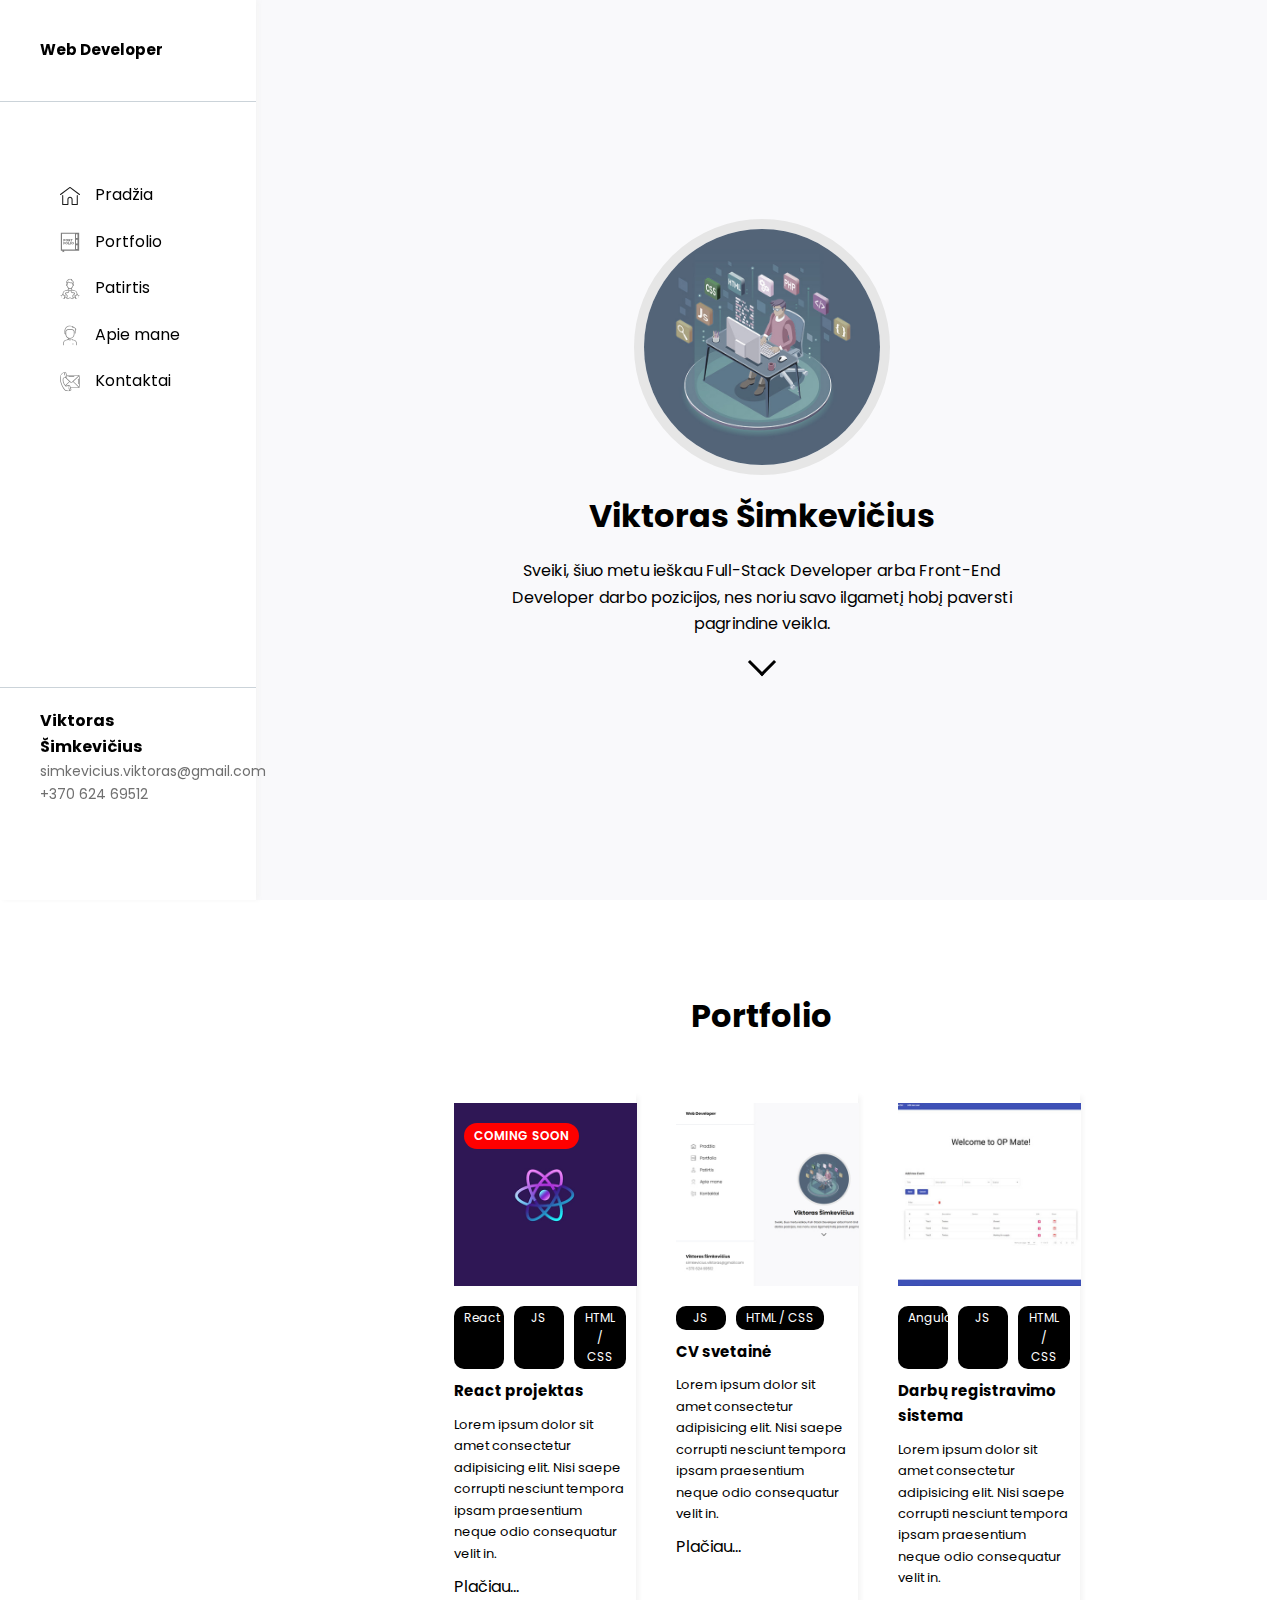
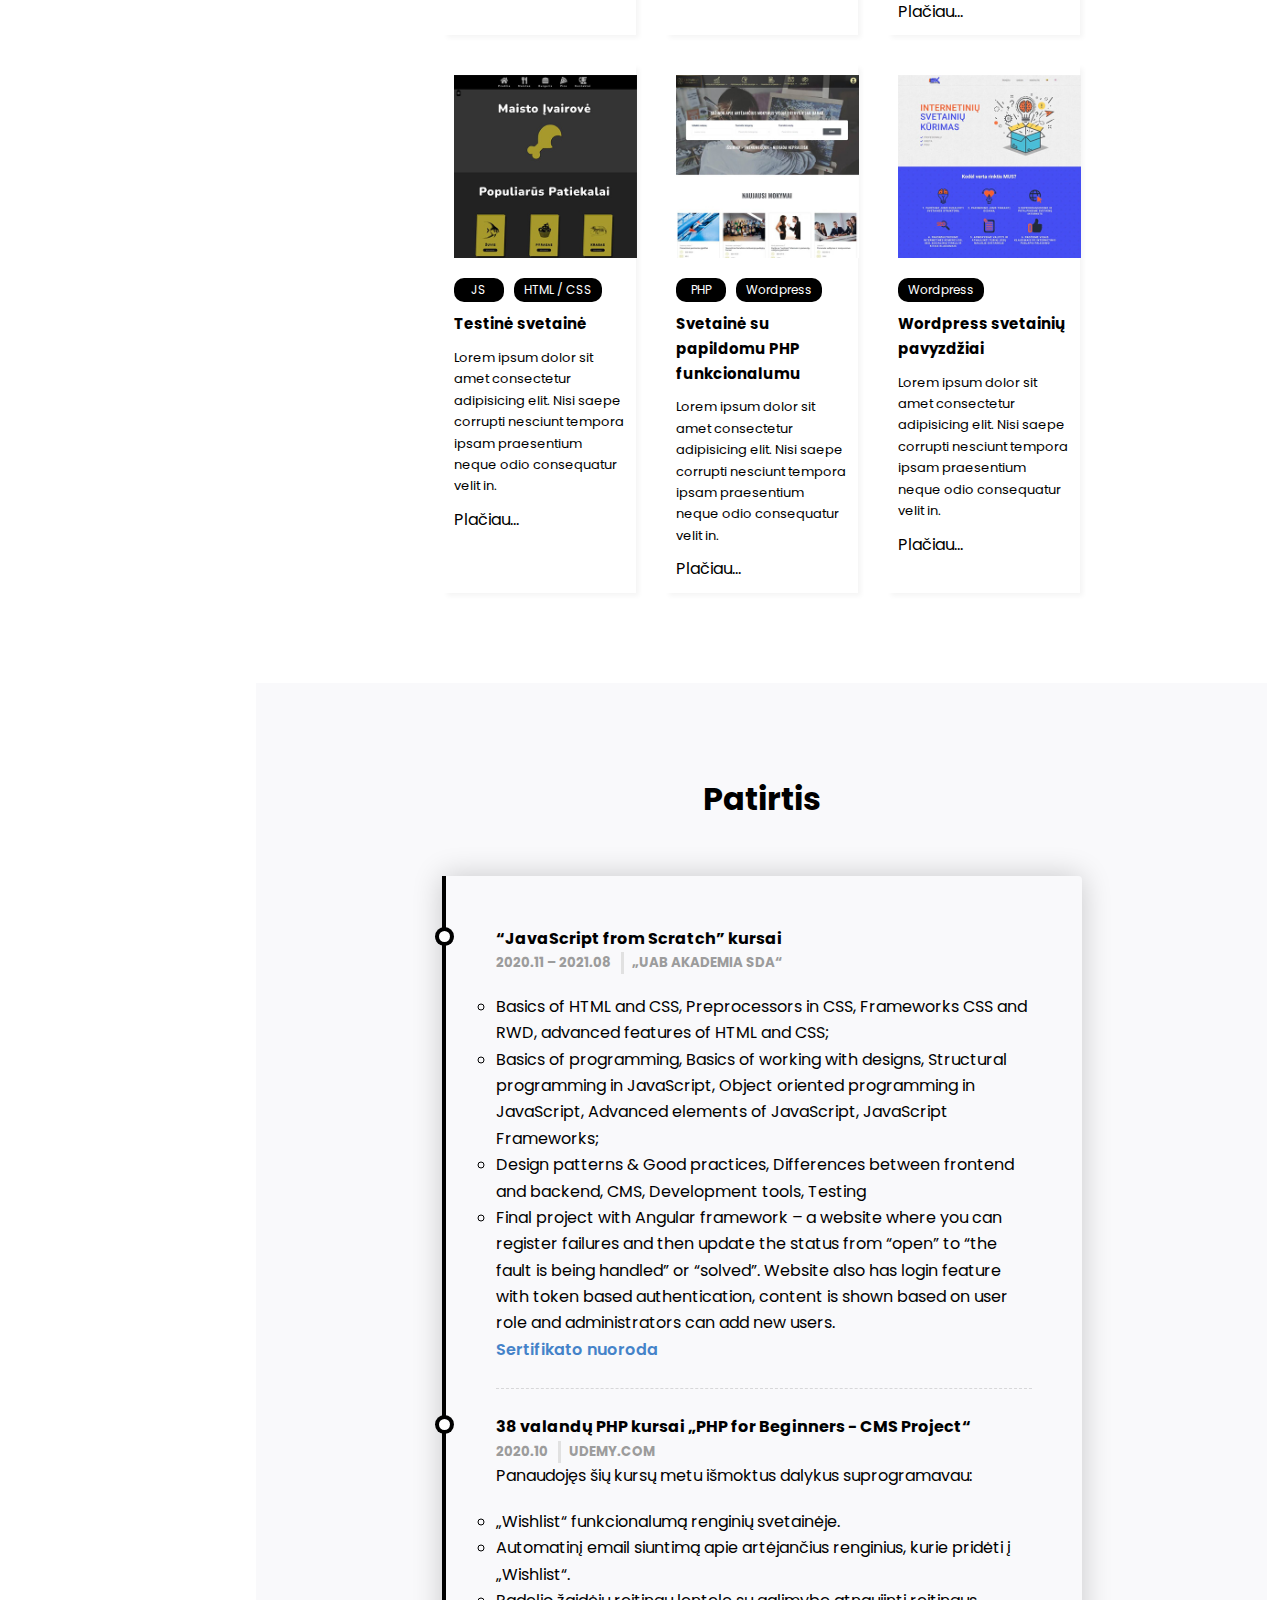
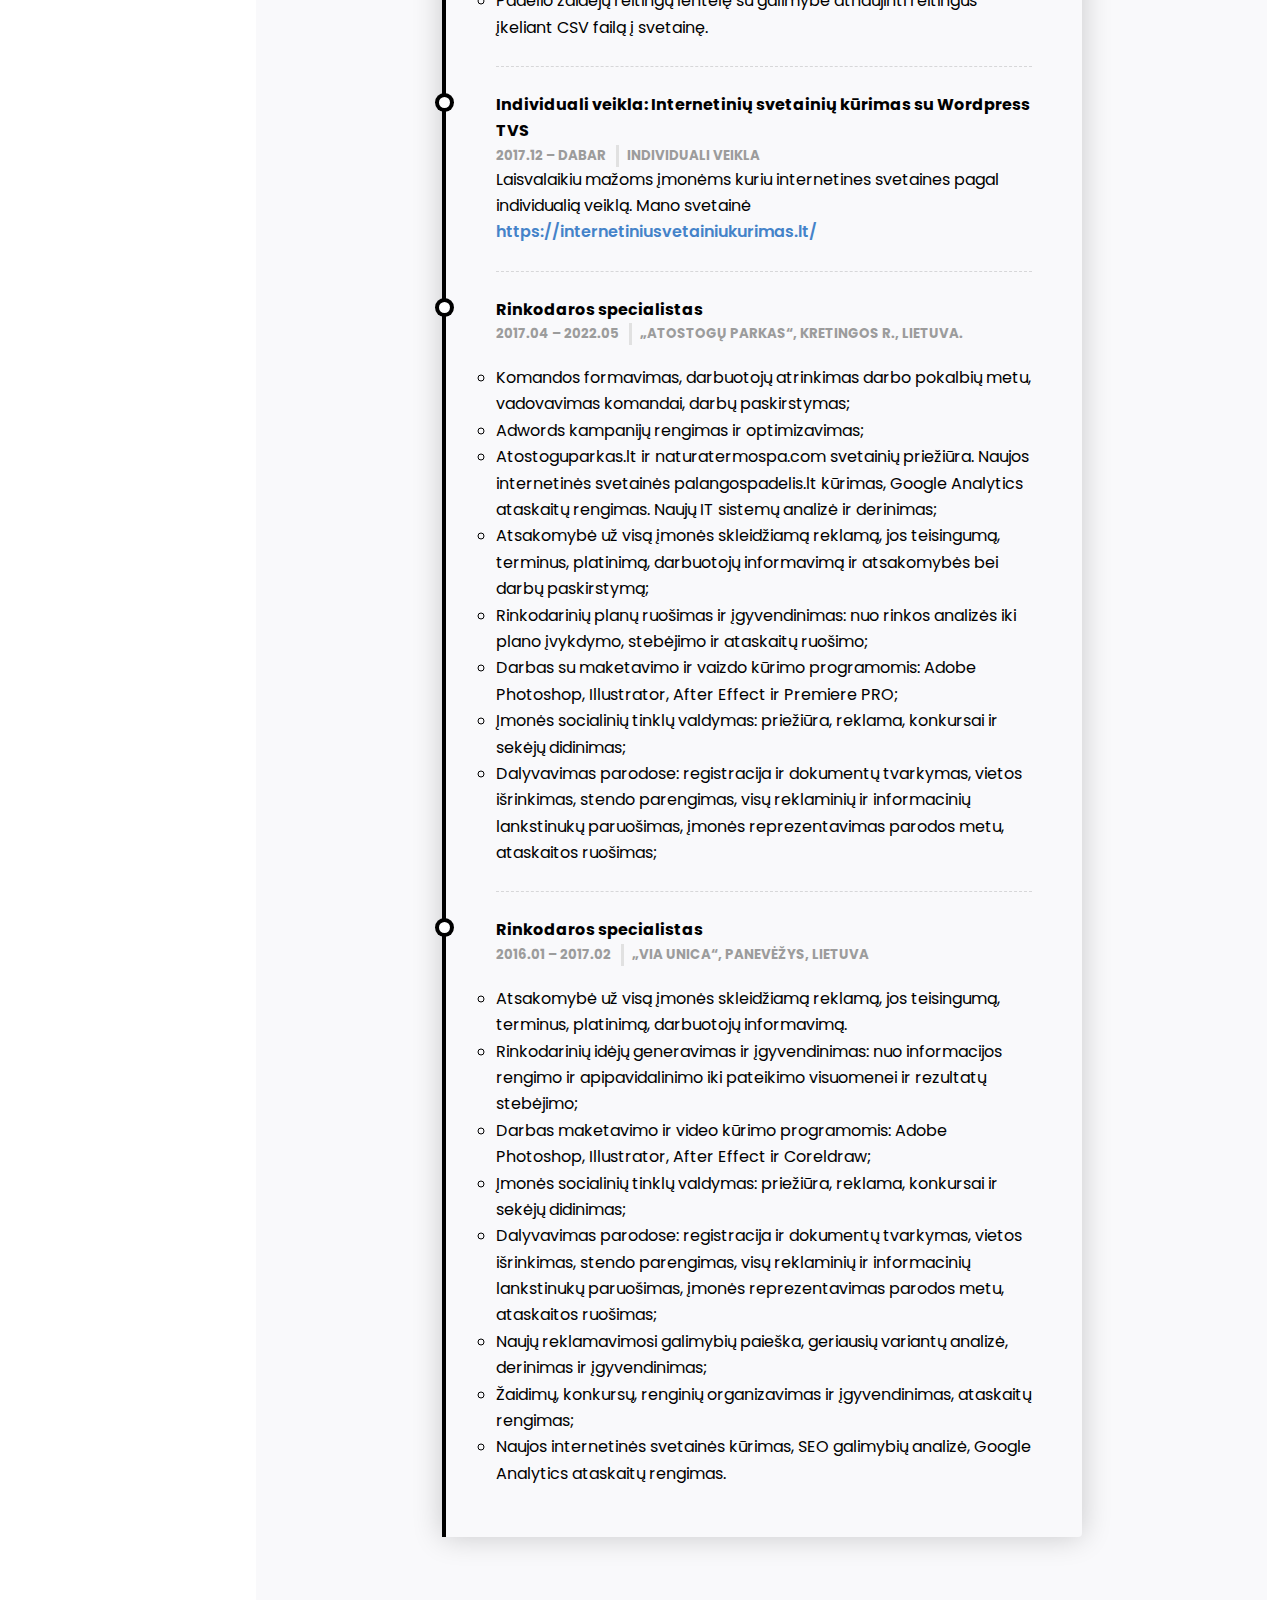
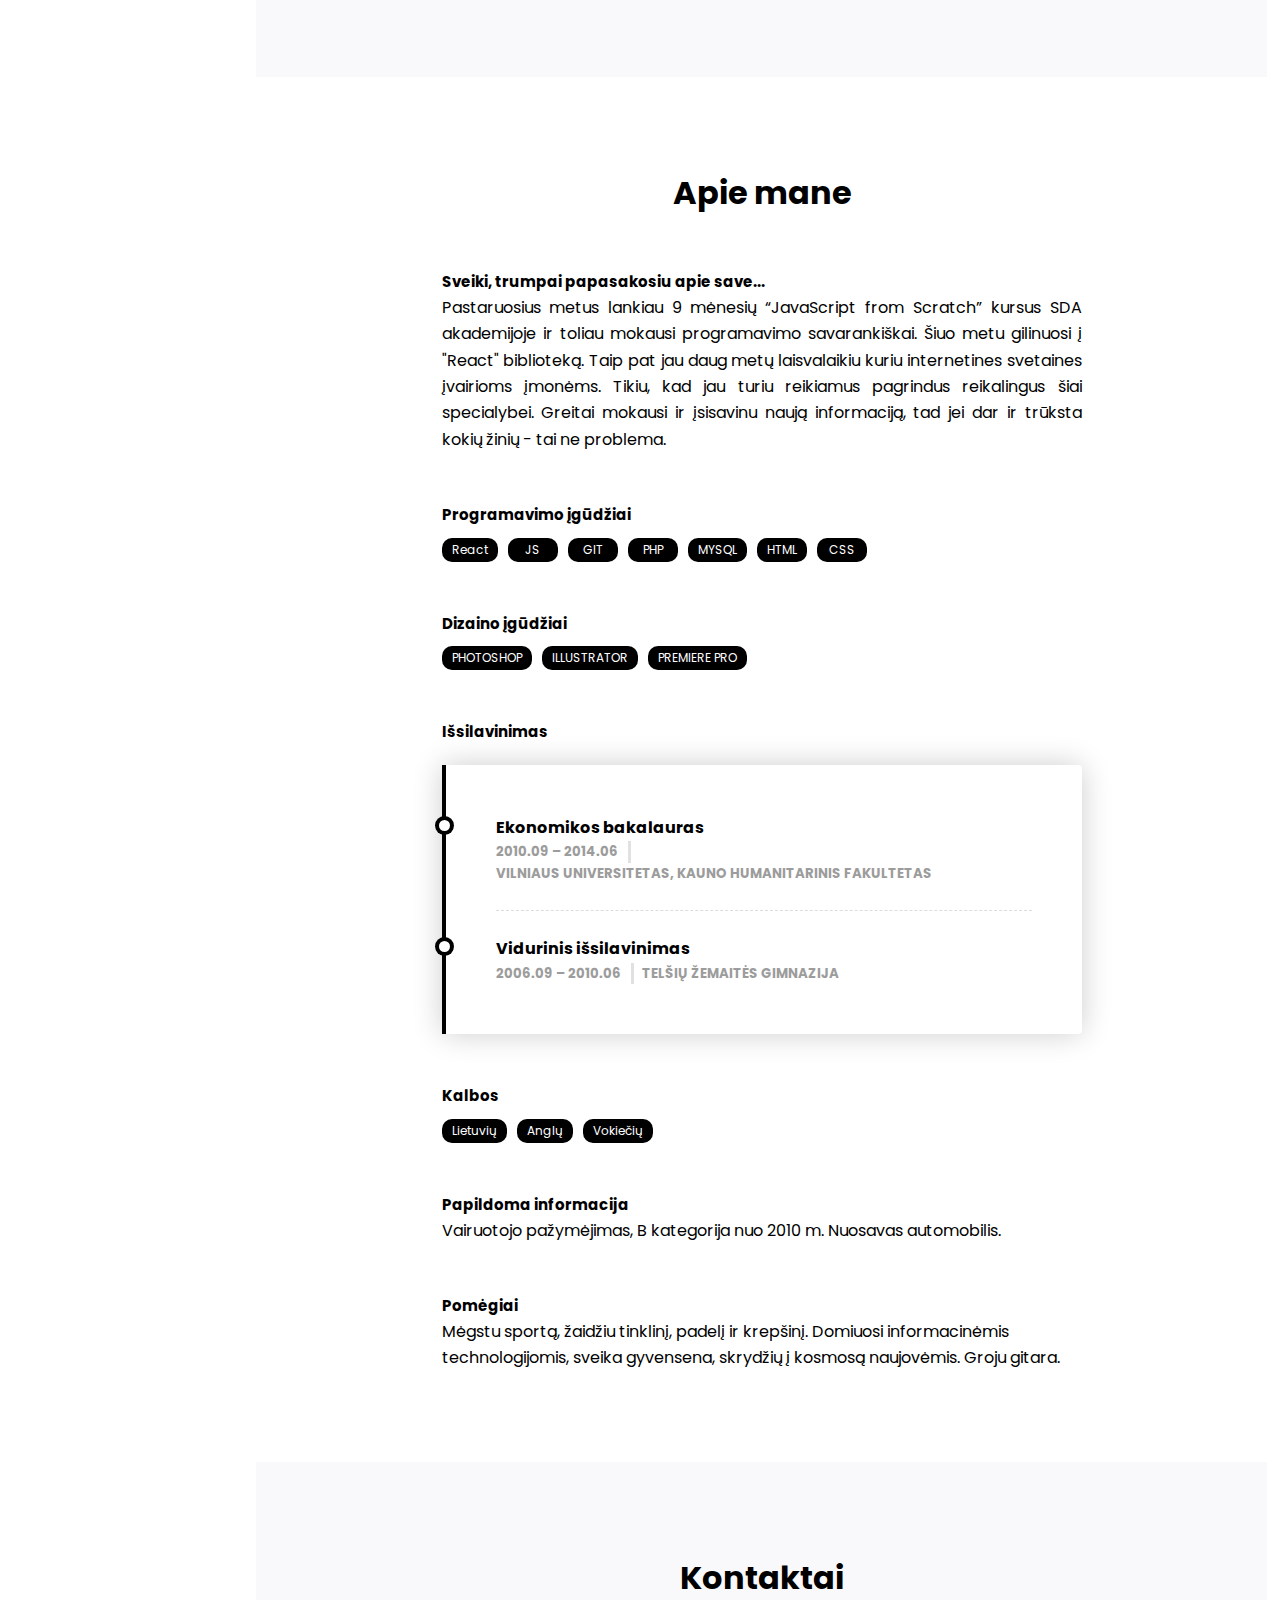
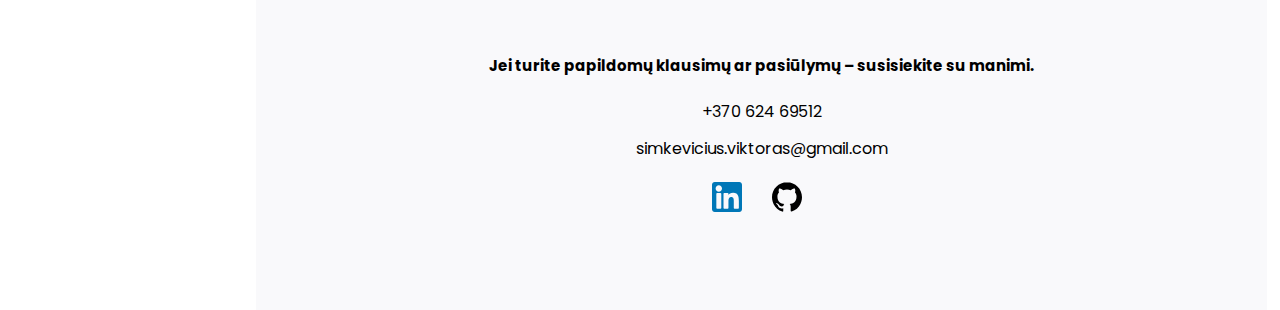
==== index.html @ 86214707 "first commit" ====
<!DOCTYPE html>
<html lang="en">
<head>
    <meta charset="UTF-8">
    <meta http-equiv="X-UA-Compatible" content="IE=edge">
    <meta name="viewport" content="width=device-width, initial-scale=1.0">
    <title>Viktoras Šimkevičius</title>
    <link rel="stylesheet" href="style.css">
    <script src="script.js"></script>
</head>
<body>
    <nav>
        <div class="nav-top">
            <h3>Web Developer</h3>
        </div>
        <div class="meniu-container">
            <ul class="meniu">
                <a onclick="page0()" href="#home"><img class="svg" src="img/svg/home.svg" alt="" /><li>Pradžia</li></a>
                <a onclick="page0()" href="#portfolio"><img class="svg" src="img/svg/portfolio.svg" alt="" /><li>Portfolio</li></a>
                <a onclick="page0()" href="#experience"><img class="svg" src="img/svg/experience.svg" alt="" /><li>Patirtis</li></a>
                <a onclick="page0()" href="#about"><img class="svg" src="img/svg/human.svg" alt="" /><li>Apie mane</li></a>
                <a onclick="page0()" href="#contact"><img class="svg custom" src="img/svg/contact.svg" alt="" /><li>Kontaktai</li></a>
            </ul>
        </div>
        <div class="nav-bottom">
            <p><b>Viktoras Šimkevičius</b></p>
            <a href="mailto:simkevicius.viktoras@gmail.com">
                <p class="nav-contacts">simkevicius.viktoras@gmail.com</p>
            </a>
            <a href="tel:+37062469512">
                <p class="nav-contacts">+370 624 69512</p>
            </a>
            
        </div>
    </nav>
    <div class="nav-spacer"></div>
    <div class="content" id="content">
       
    </div>
</body>
</html>
---- style.css ----
@import url('https://fonts.googleapis.com/css2?family=Inter:wght@300;400;500;600;700;800;900&family=Poppins:wght@100;200;300;400;500;600;700;800;900&display=swap');

html{scroll-behavior:smooth}

* {
    -webkit-box-sizing: border-box;
    box-sizing: border-box;
    padding: 0;
    margin: 0;
    list-style: none ;
    outline: none ;
}
 
*:after,
*:before {
    -webkit-box-sizing: border-box;
    box-sizing: border-box;
}
 
h1,
h2,
h3,
h4,
h5,
h6 {
    margin: 0;
    padding: 0;
}
 
i,
em {
    font-style: normal;
}
 
a:hover {
    text-decoration: none;
}
 
html,
 
 
body {
    font-family: "Poppins", sans-serif;
    font-size: 16px;
    line-height: 1.65;
    -webkit-font-smoothing: antialiased;
    -moz-osx-font-smoothing: grayscale;.
    
}
 
h1,
h2,
h3,
h4,
h5,
h6 {
    font-family: "Poppins", serif;
    -webkit-font-smoothing: antialiased;
    -moz-osx-font-smoothing: grayscale;
}
 
span {
    display: inline-block;
}
 
p {
    line-height: 1.65;
}
 
a,
a:hover,
a:focus {
    color: inherit;
}
 
a {
    text-decoration: none;
    color: black;
    outline: none;
}

h3 {
    font-size: 15px;
}

/*-----------------------General START-----------------------*/

.link {
    color: rgb(69, 131, 201);
    font-weight: 600;
}

.link:hover {
    color: rgb(55, 103, 158);
}

.justify {
    text-align: justify;
}

.spacer {
    padding-top: 50px;
}

.mt20 {
    margin-top: 20px!important;
}

.mt10 {
    margin-top: 10px!important;
}
/*-----------------------General END-----------------------*/

/*-----------------------Main layout START-----------------------*/

body {
    display: flex;
    /* width: 100%; */
}

nav {
    height: 100vh;
    display: flex;
    flex-direction: column;
    justify-content: space-between;
    box-shadow: 3px 0 5px #f5f5f5;
    width: 20vw;
    position: fixed;
}

.nav-spacer {
    height: 100vh;
    width: 20vw;
}

.content {
    /* flex-grow: 10; sa*/
    width: 79vw;
}

/*-----------------------Main layout END-----------------------*/

/*-----------------------Nav side bar START-----------------------*/



.nav-top {
    flex-grow: 1;
    padding: 20px 40px;
    display: flex;
    align-items: center;
}

.meniu-container {
    border-bottom: 1px solid #cbd3d9;
    border-top: 1px solid #cbd3d9;
    flex-grow: 7;
    padding: 20px 40px;
}

.nav-bottom {
    flex-grow: 2;
    padding: 20px 40px;
}

.meniu {
    padding-top: 5vh;
    /* padding-left: 30px; */
}

.meniu > a  {
    display: flex;
    padding: 5px 10px 5px 20px;
    margin: 10px 0;
    color: black;
}

.meniu > a:hover {
    background-color: #f0f0f0;
   }

.meniu > a > li:target {
background-color: #f0f0f0;
}

.svg {
    padding-right: 15px;
    margin-bottom: -1px;
}

.nav-contacts {
    font-size: 14px;
    color: #707070;
}


    

/*-----------------------Nav side bar END-----------------------*/

/*-----------------------Home START-----------------------*/

.home {
    display: flex;
    flex-direction: column;
    align-items: center;
    flex-grow: 8;
    height: 100vh;
    justify-content: center;
    gap: 15px;
    background-color: #f9f9fb;
}

.home-img {
    width: 20vw;
    border-radius: 100%;
    border: #e6e6e6 solid 10px;

}

.arrow {
    border: solid black;
    border-width: 0 3px 3px 0;
    display: inline-block;
    padding: 3px;
    width: 20px;
    height: 20px;
  }

  .down {
    transform: rotate(45deg);
    -webkit-transform: rotate(45deg);
  }

  .left {
    transform: rotate(135deg);
    -webkit-transform: rotate(135deg);
  }

/*-----------------------Home END-----------------------*/

/*-----------------------Portfolio START-----------------------*/

.portfolio {
    
    display: flex;
    flex-direction: column;
    align-items: center;
    padding: 10vh 7vw;
    gap: 50px;
}

.portfolio-items-container {
    display: grid;
    grid-template-columns: repeat(3, 15vw);
    grid-gap: 30px;
    grid-template-rows: minmax(500px, auto);
}

.portfolio-item {
    box-shadow: 3px 3px 5px #f5f5f5;
    padding: 10px;
    display: flex;
    flex-direction: column;
    gap: 10px;
    position: relative;
    height: 100%;
}

.portfolio-item:hover {
    box-shadow: 5px 5px 7px #e7e7e7;
    cursor: pointer; 
}

.portfolio-img{
    width: 14.3vw;
}

.tags {
    display: flex;
    gap: 10px;
    padding-top: 10px;
}

.tag {
    background-color: black;
    color: white;
    min-width: 50px;
    text-align: center;
    font-size: 12px;
    border-radius: 10px;
    padding: 2px 10px;
}

.portfolio-short-description {
    font-size: 13px;
}

.button {
    /* border: 1px rgba(219, 219, 219, 0.336) solid; */
    box-shadow: 3px 3px 5px #f5f5f5;
    width: 100px;
    text-align: center;
}

.coming-soon {
    background-color: red;
    padding: 3px 10px;
    font-size: 12px;
    color: white;
    position: absolute;
    top: 30px;
    left: 20px;
    border-radius: 40px;
    text-align: center;
    text-transform: uppercase;
    font-weight: 600;
}

/*-----------------------Portfolio END-----------------------*/

/*-----------------------Patirtis / Experience START-----------------------*/

.experience {
    background-color: #f9f9fb;
    width: 79vw;
    display: flex;
    flex-direction: column;
    align-items: center;
    padding: 10vh 7vw;
    gap: 50px;
}

.timeline {
    border-left: 4px solid black;
    -webkit-border-bottom-right-radius: 4px;
    border-bottom-right-radius: 4px;
    -webkit-border-top-right-radius: 4px;
    border-top-right-radius: 4px;
    background: rgba(255, 255, 255, 0.03);
    position: relative;
    padding: 50px;
    /* list-style: none; */
    text-align: left;
    max-width: 100%;
    margin: 0 auto 50px auto;
    -webkit-box-shadow: 0 0 30px rgba(0, 0, 0, 0.2);
    box-shadow: 0 0 30px rgba(0, 0, 0, 0.2);
    width: 50vw;
}

.event {
    border-bottom: 1px dashed rgba(85, 85, 85, 0.205);
    padding-bottom: 25px;
    margin-bottom: 25px;
    position: relative;
}

.event:after {
    -webkit-box-shadow: 0 0 0 4px black;
    box-shadow: 0 0 0 4px black;
    left: -57px;
    background: white;
    -webkit-border-radius: 50%;
    border-radius: 50%;
    height: 11px;
    width: 11px;
    content: "";
    top: 5px;
    position: absolute;
    display: block;
    
}

.event:last-of-type {
    padding-bottom: 0;
    margin-bottom: 0;
    border: none;
}

.date {
    margin-right: 5px;
    padding-right: 10px;
    border-right: 3px solid #e1e1e1;
    color: rgb(156, 156, 156);
    text-transform: uppercase;
}

.company {
    margin-right: 5px;
    padding-right: 10px;
    color: rgb(156, 156, 156);
    text-transform: uppercase;
}

.experience  .listas {
    padding-top: 20px;
    list-style: inside!important;
}

.experience  .listas > li {
   list-style: circle!important;
}

/*-----------------------Patirtis / Experience END-----------------------*/

/*-----------------------About me START-----------------------*/

.about {
    width: 79vw;
    display: flex;
    flex-direction: column;
    align-items: center;
    padding: 10vh 7vw;
    gap: 50px;
}

.about-info {
    width: 50vw;
}

/*-----------------------About me END-----------------------*/

/*-----------------------Contacts START-----------------------*/

.contacts {
    width: 79vw;
    display: flex;
    flex-direction: column;
    align-items: center;
    padding: 10vh 7vw;
    gap: 50px;
    background-color: #f9f9fb;
}

.contact-line {
    display: flex;
    justify-content: center;
    align-items: center;
    gap: 20px;
}

.contact-svg {
    width: 30px;
    margin-right: 10px;
}

/*-----------------------Contacts END-----------------------*/

/*-----------------------Project page START-----------------------*/

.project-container {
    display: flex;
    width: 79vw;
    padding: 10vh 7vw;
    gap: 50px;
}

.project-info {
    width: 50%;
}

.project-photo {
    width: 50%;
    display: flex;
    justify-content: center;
}

.project-img{
  width: 400px;
}

.back-button{
    display: flex;
    align-items: center;
    cursor: pointer;
}

.github-link {
    display: flex;
    align-items: center;
}
/*-----------------------Project page END-----------------------*/
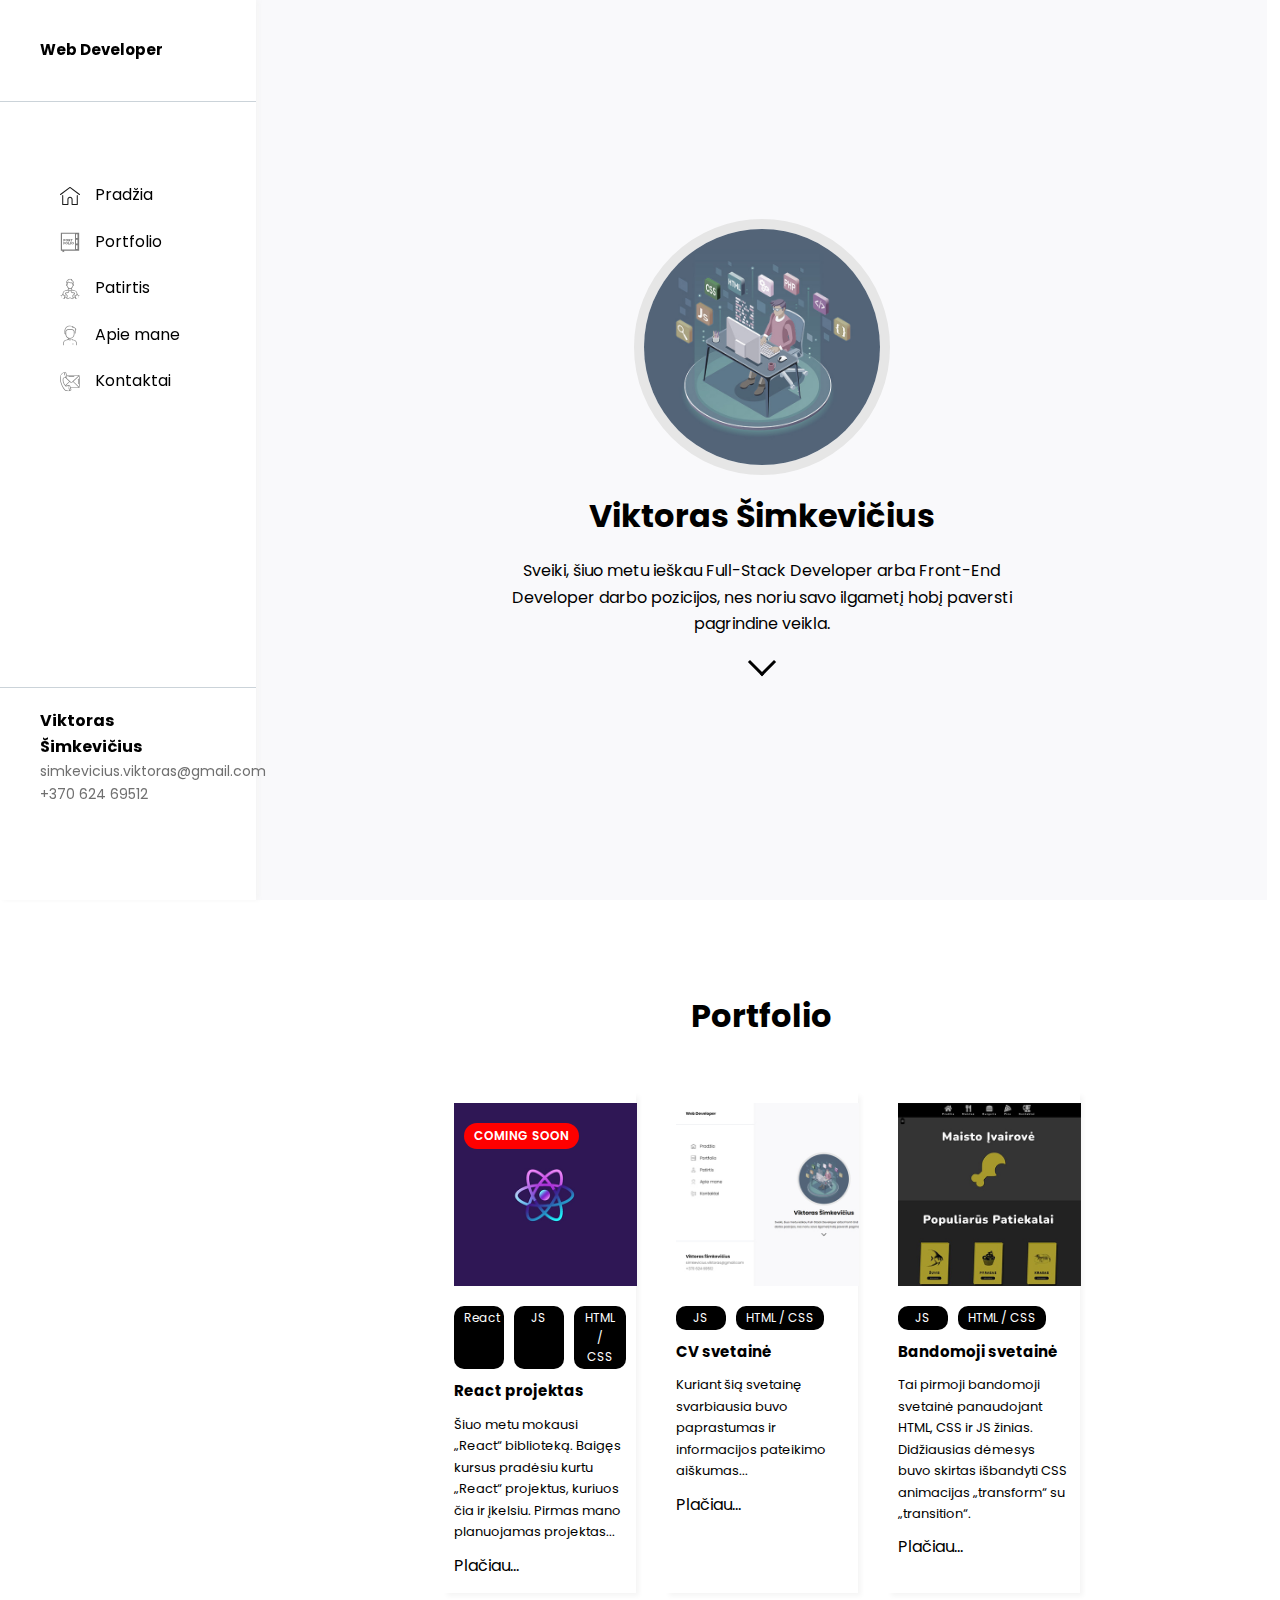
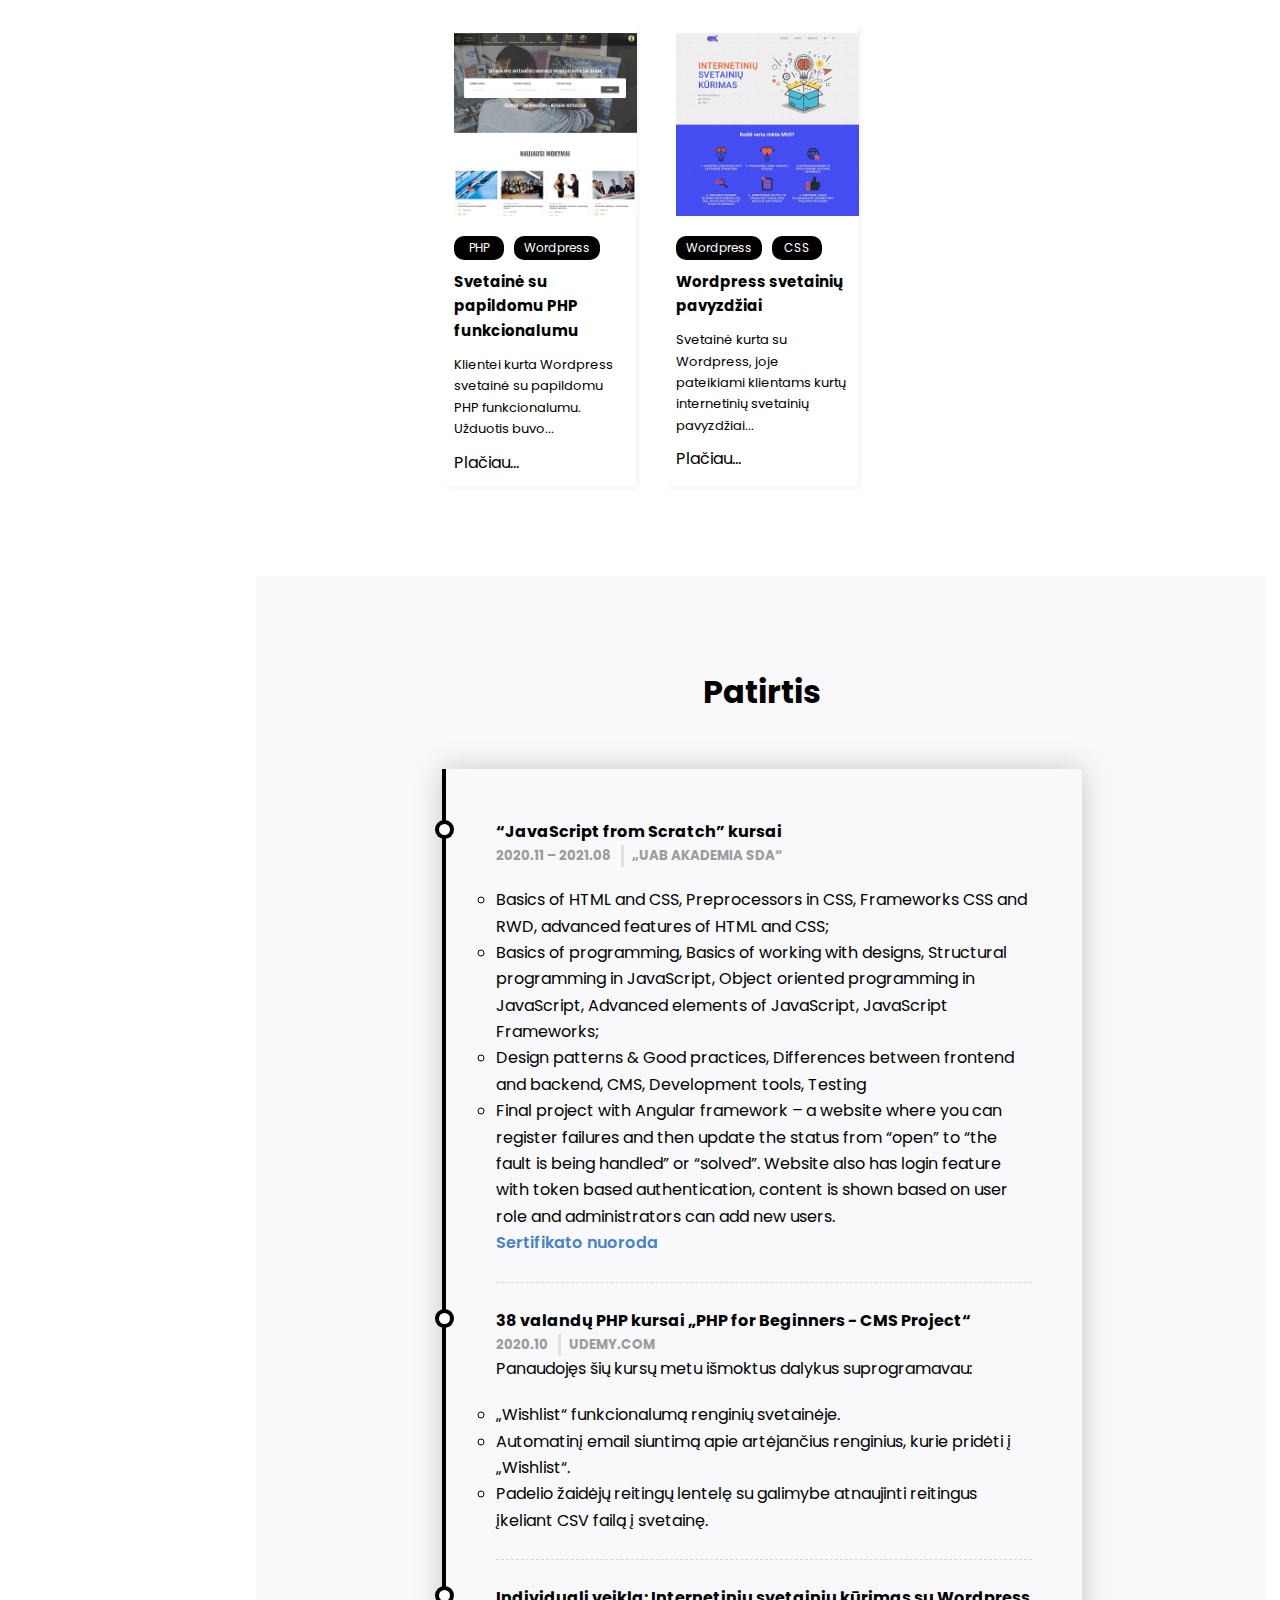
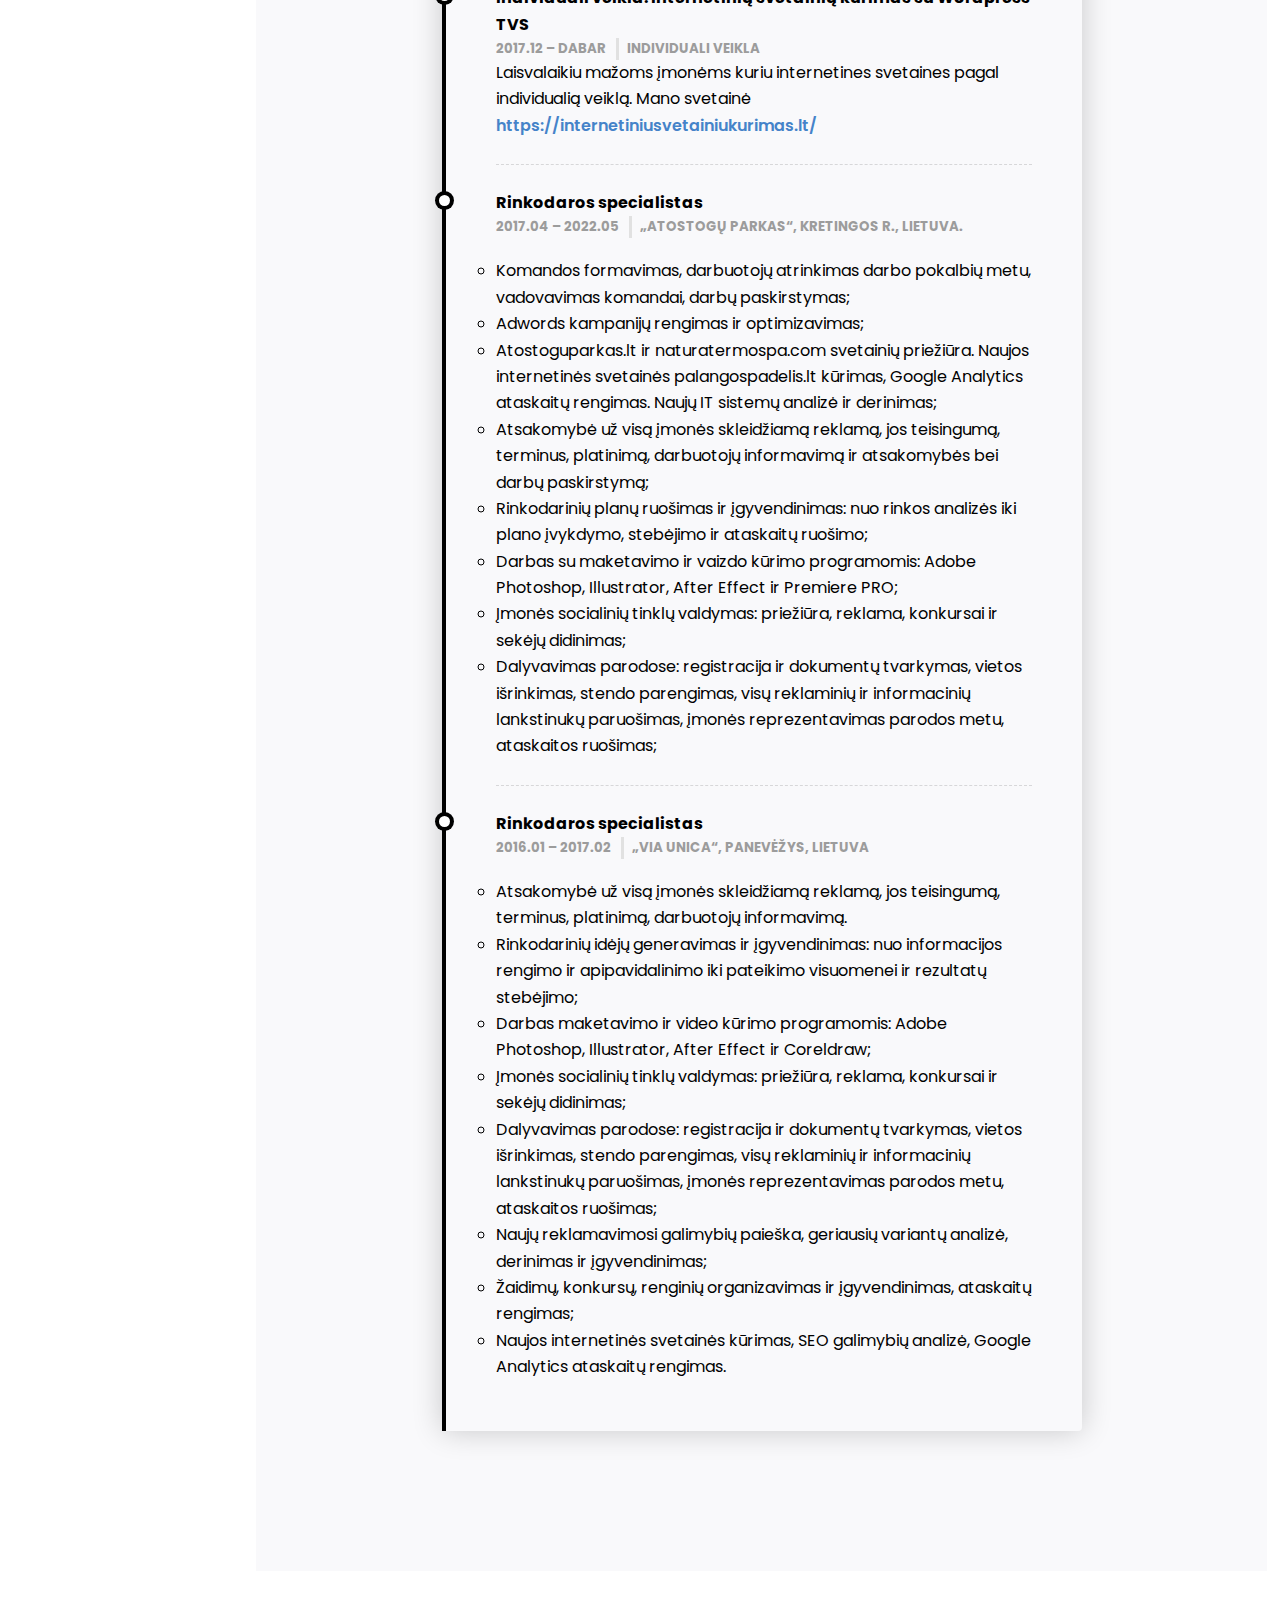
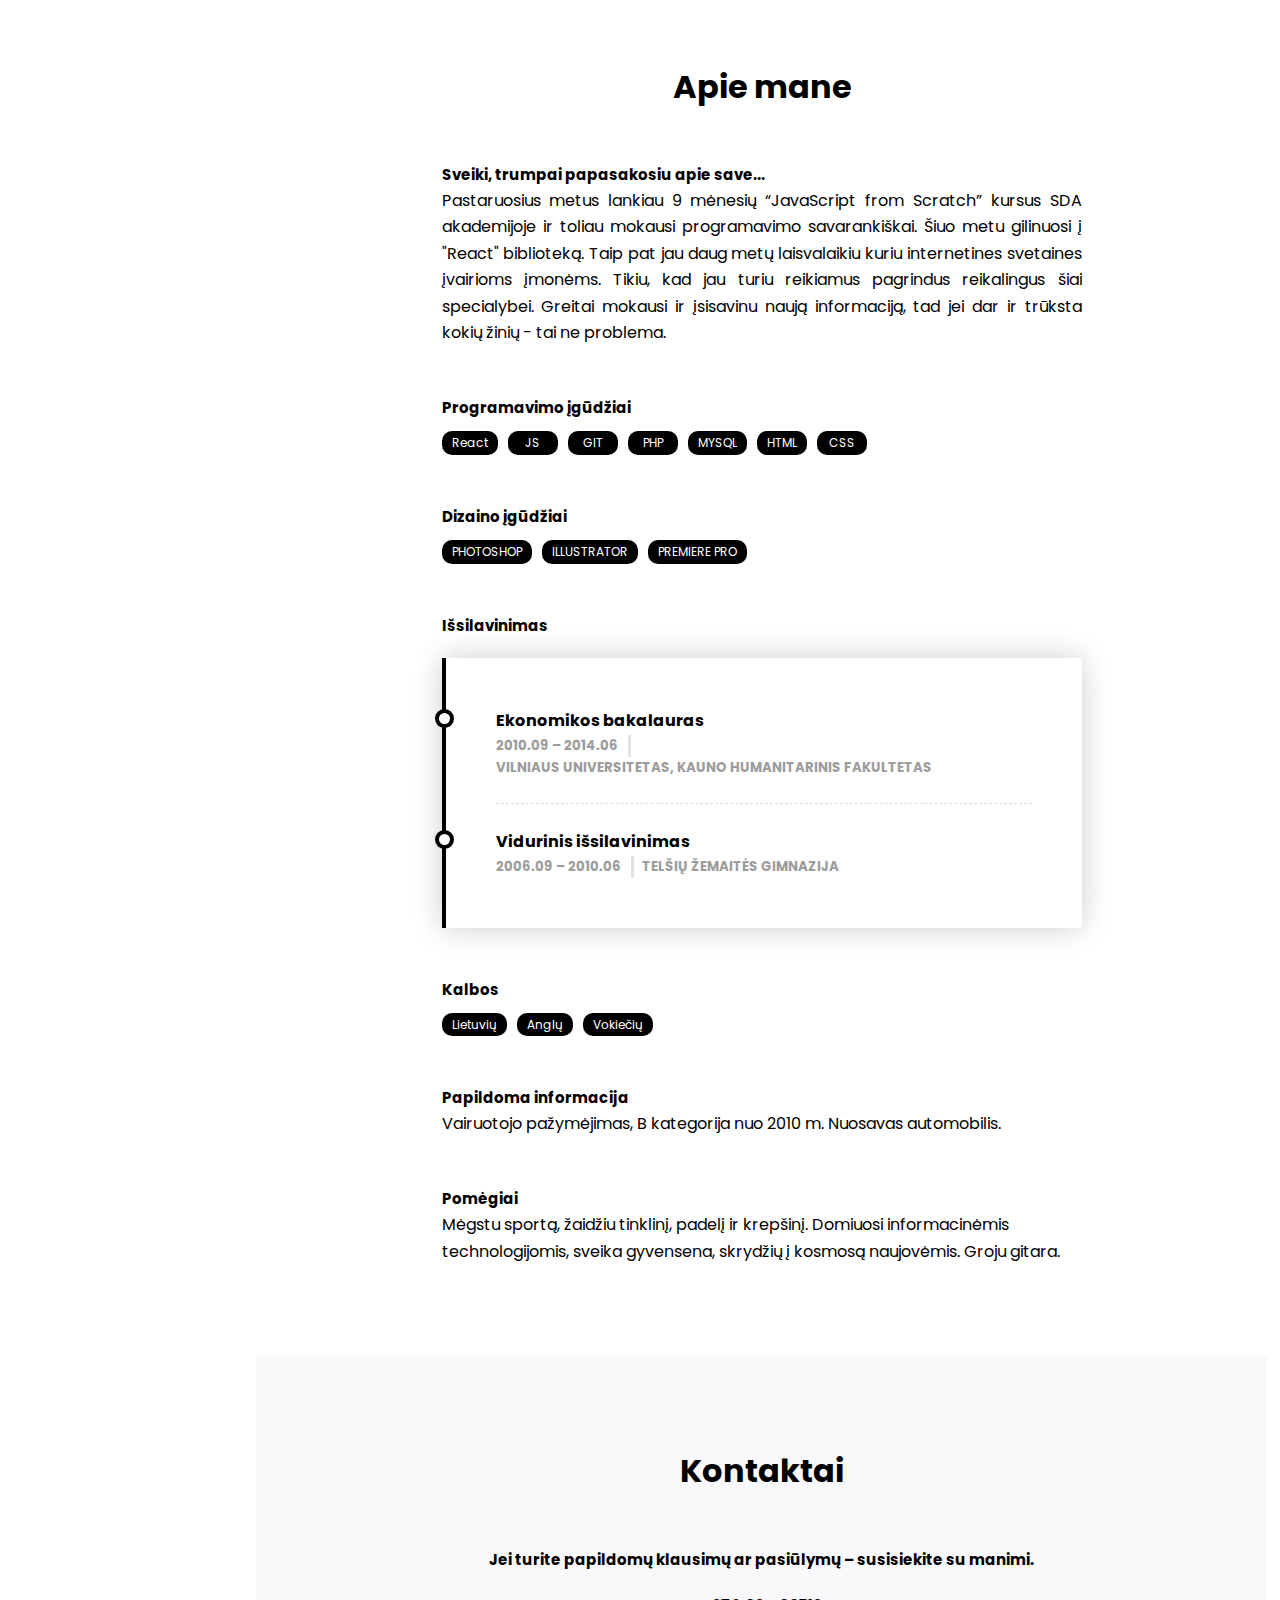
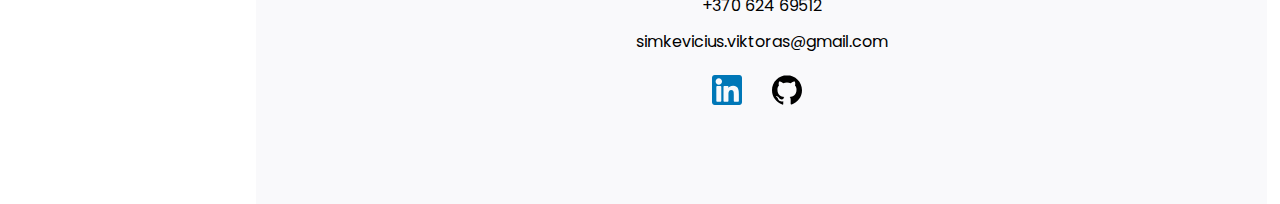
==== commit 782e5b3e: "update" ====
--- a/index.html
+++ b/index.html
@@ -7,6 +7,7 @@
     <title>Viktoras Šimkevičius</title>
     <link rel="stylesheet" href="style.css">
     <script src="script.js"></script>
+    <link rel="icon" type="image/x-icon" href="/img/favi2.png">
 </head>
 <body>
     <nav>
--- a/style.css
+++ b/style.css
@@ -265,6 +265,7 @@
     gap: 10px;
     position: relative;
     height: 100%;
+    justify-content: flex-start;
 }
 
 .portfolio-item:hover {
@@ -315,6 +316,12 @@
     text-align: center;
     text-transform: uppercase;
     font-weight: 600;
+}
+
+.portfolio-more {
+    display: flex;
+    align-items: flex-end;
+    /* height: 100px; */
 }
 
 /*-----------------------Portfolio END-----------------------*/
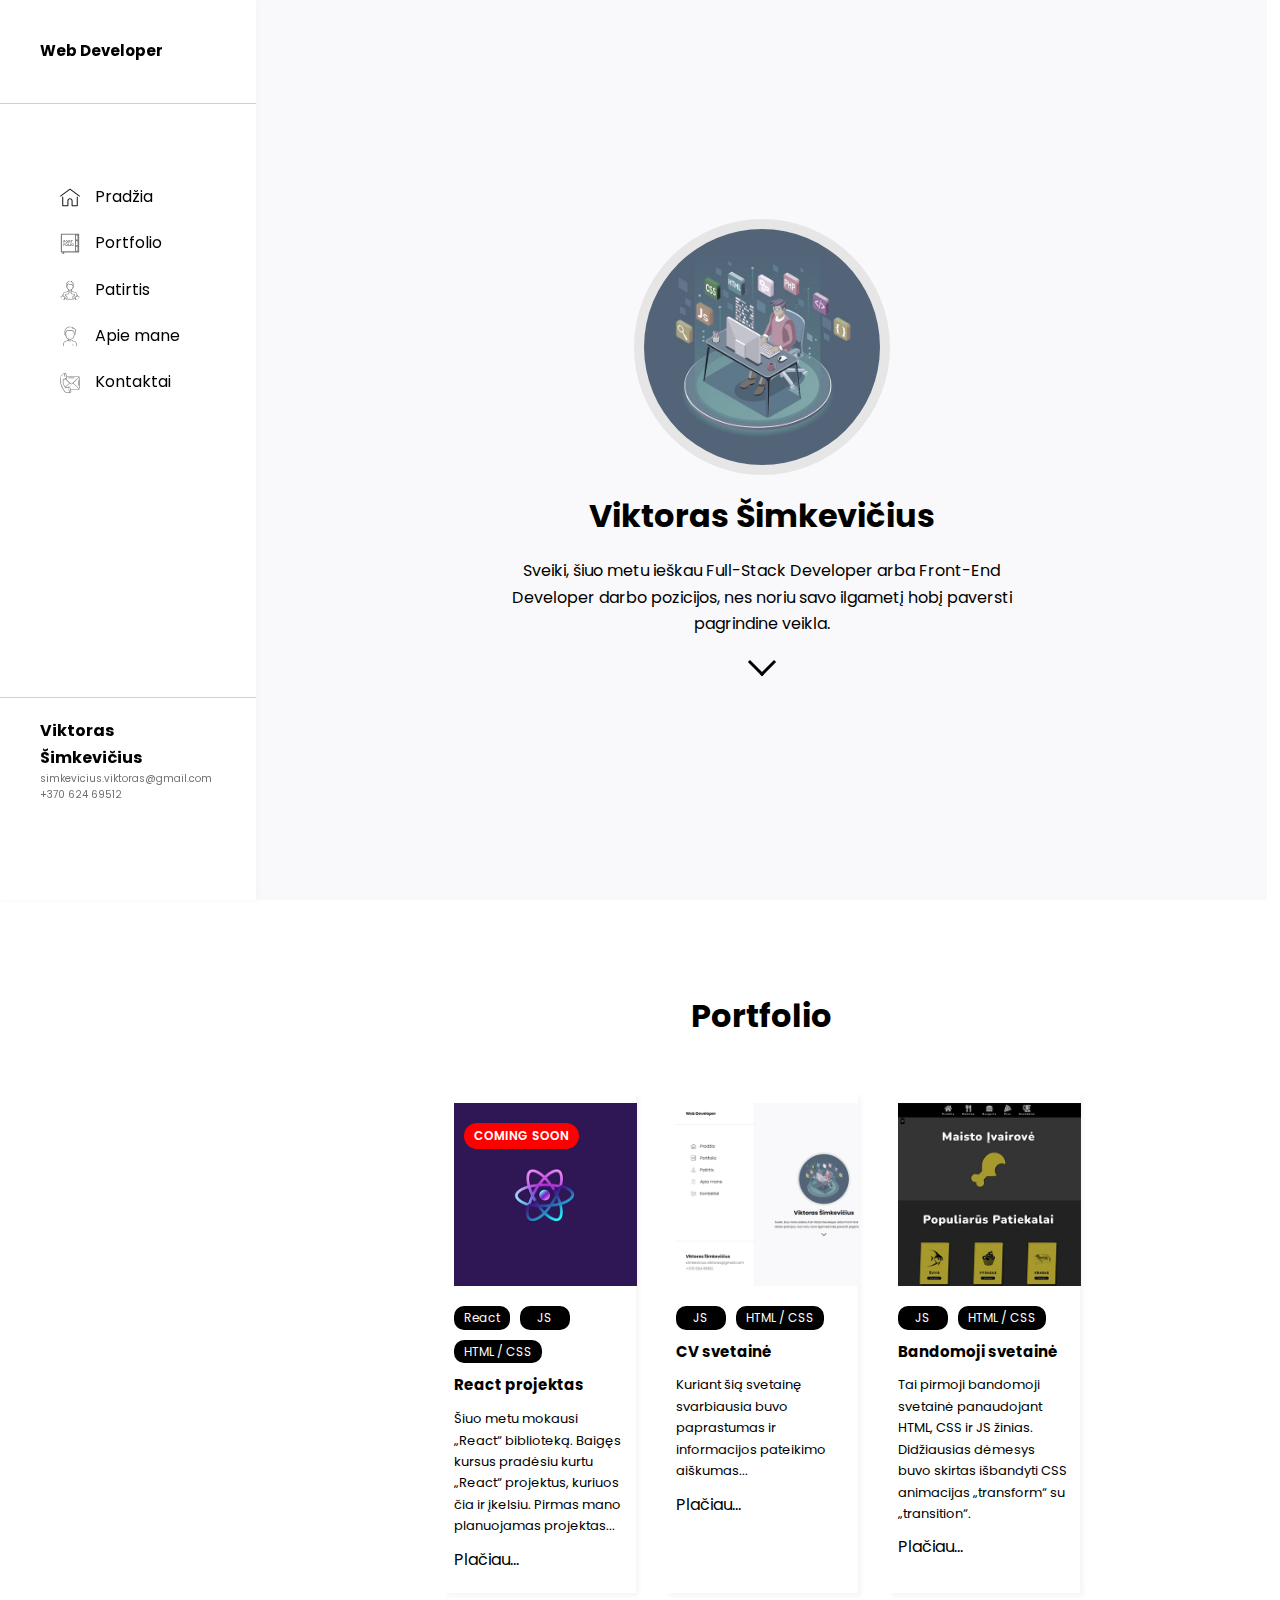
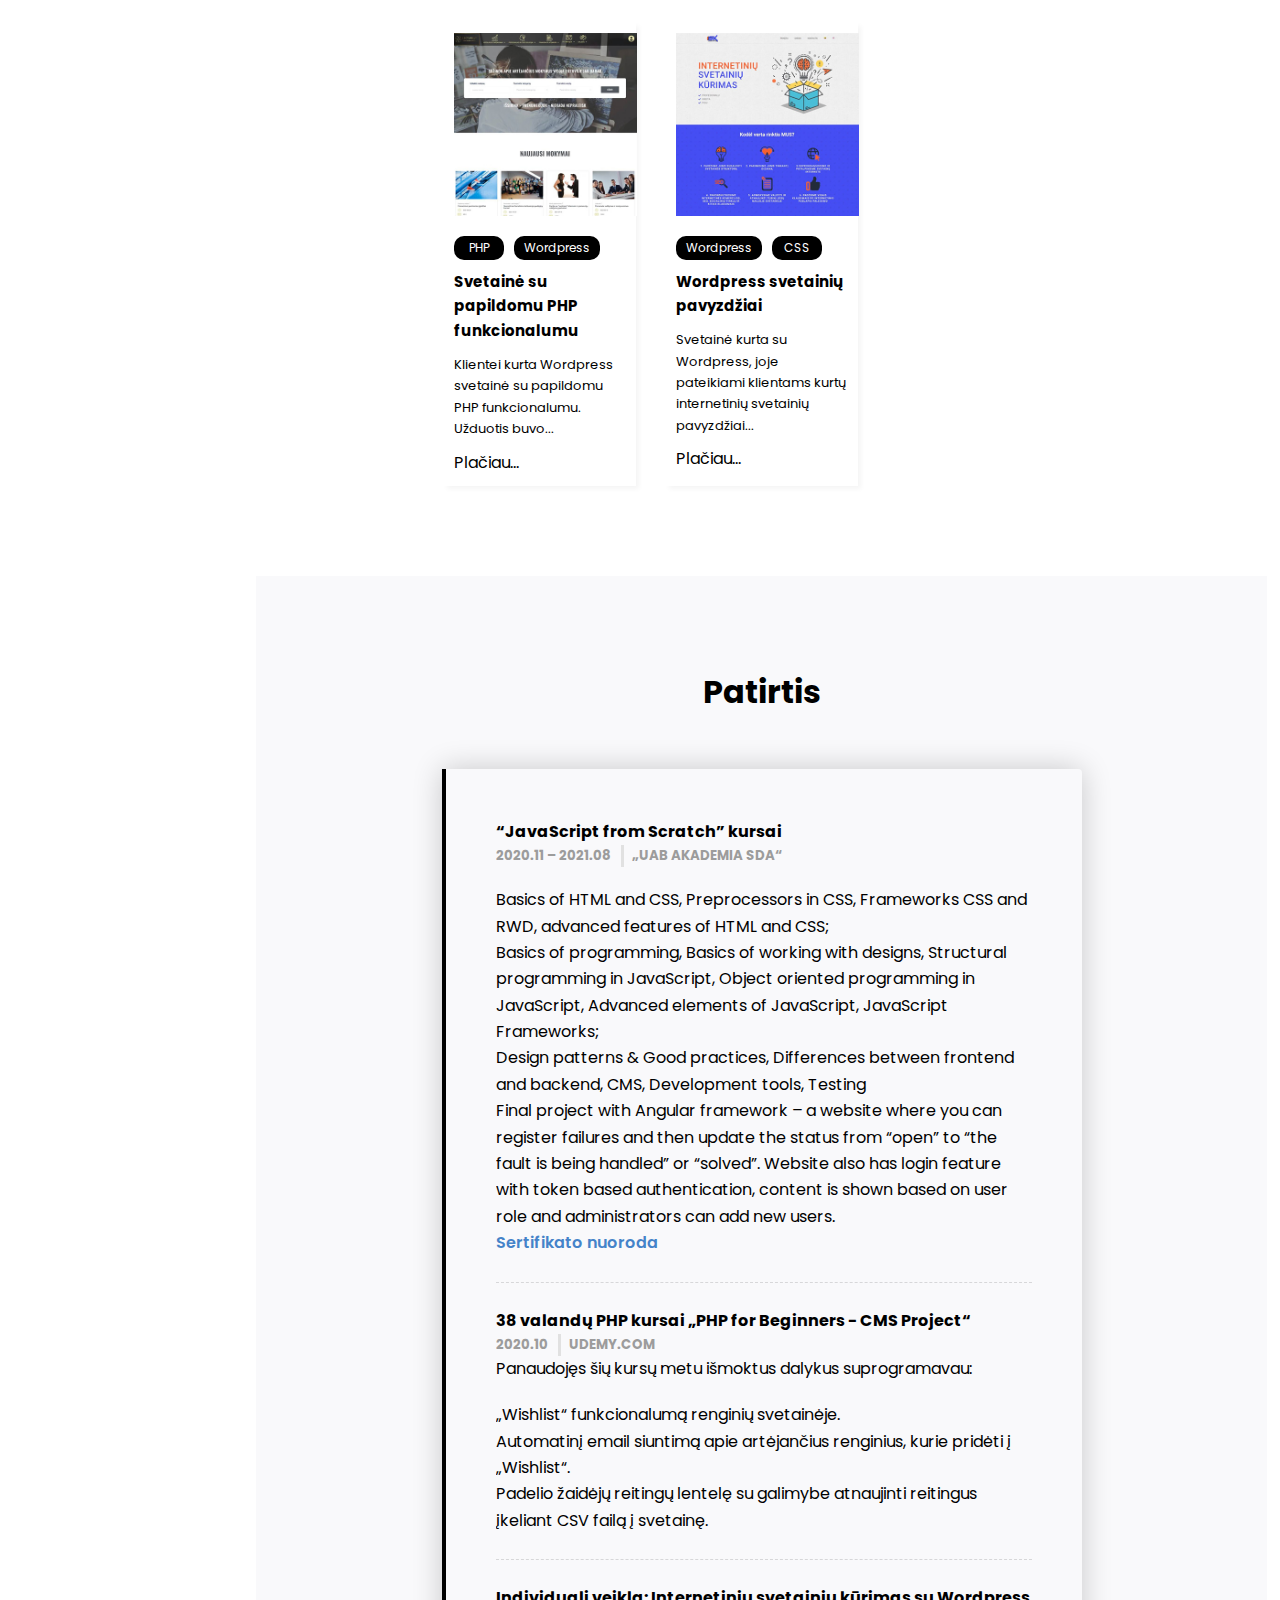
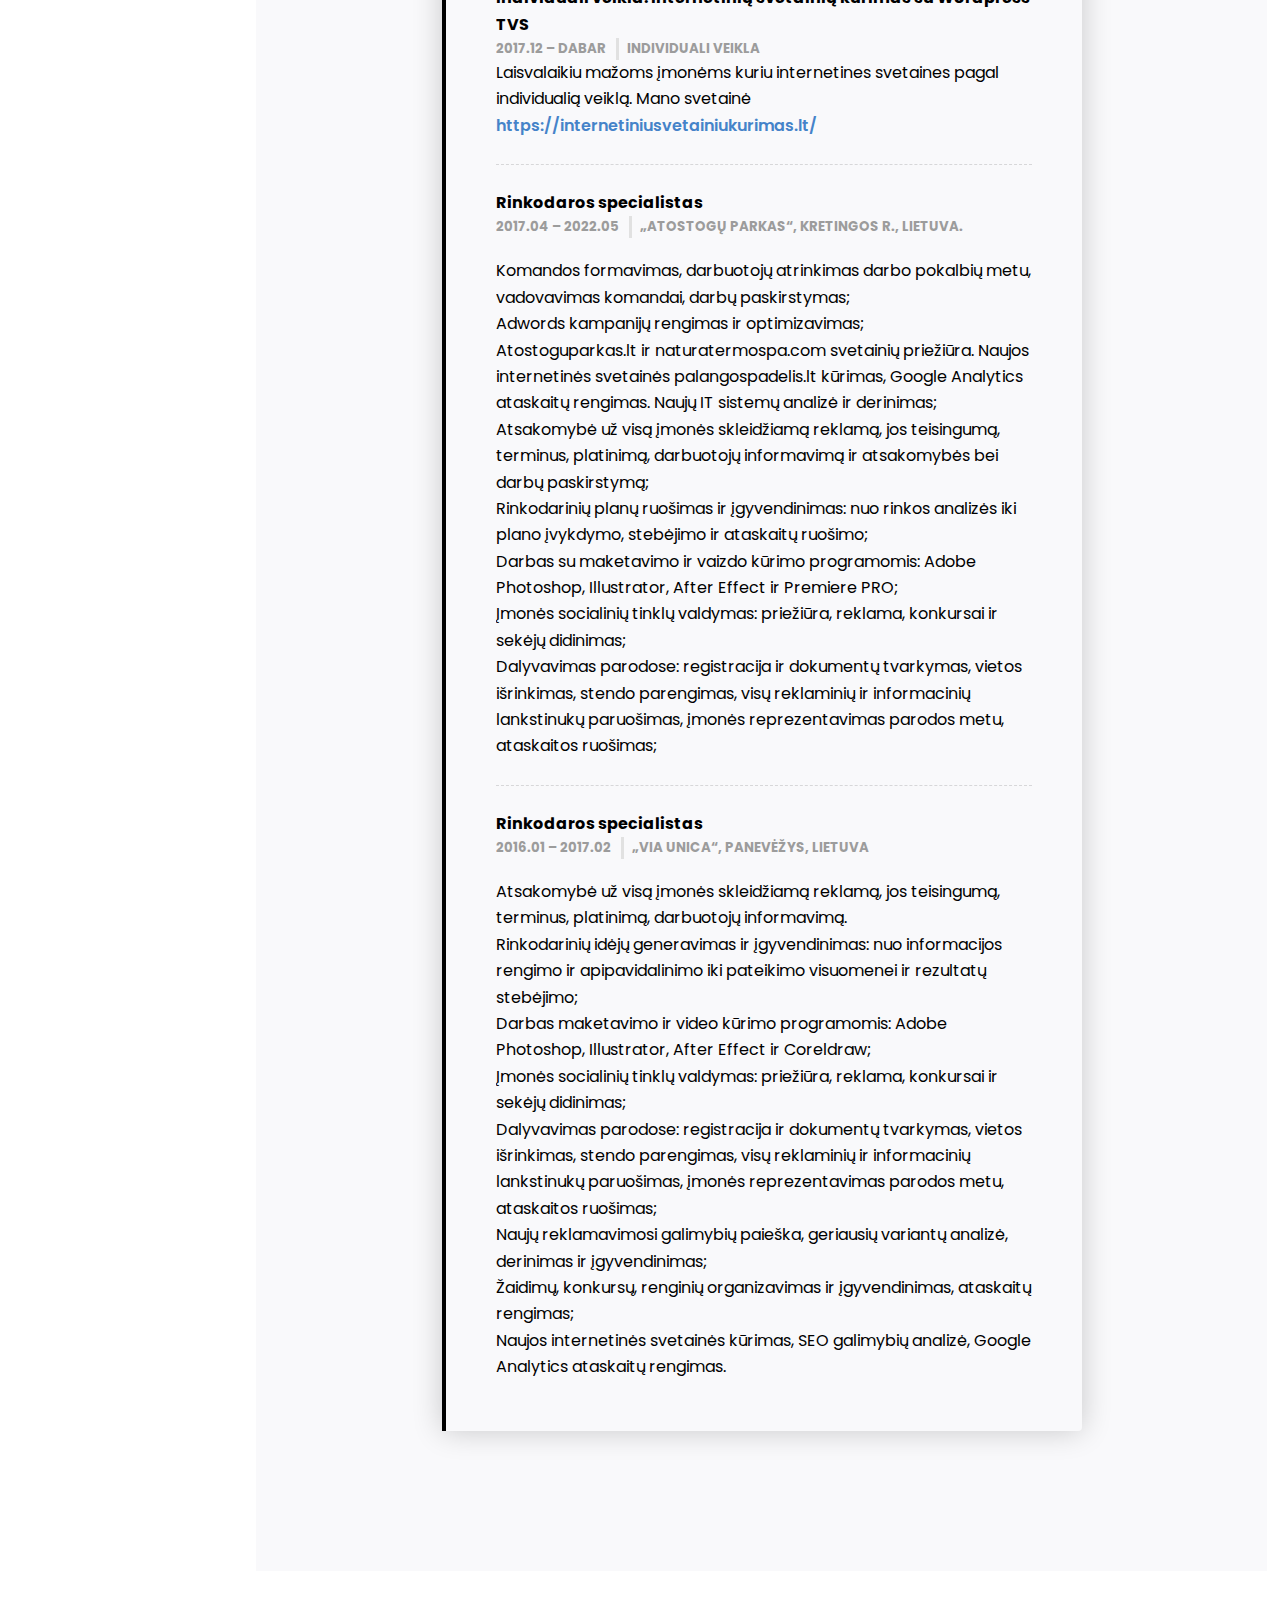
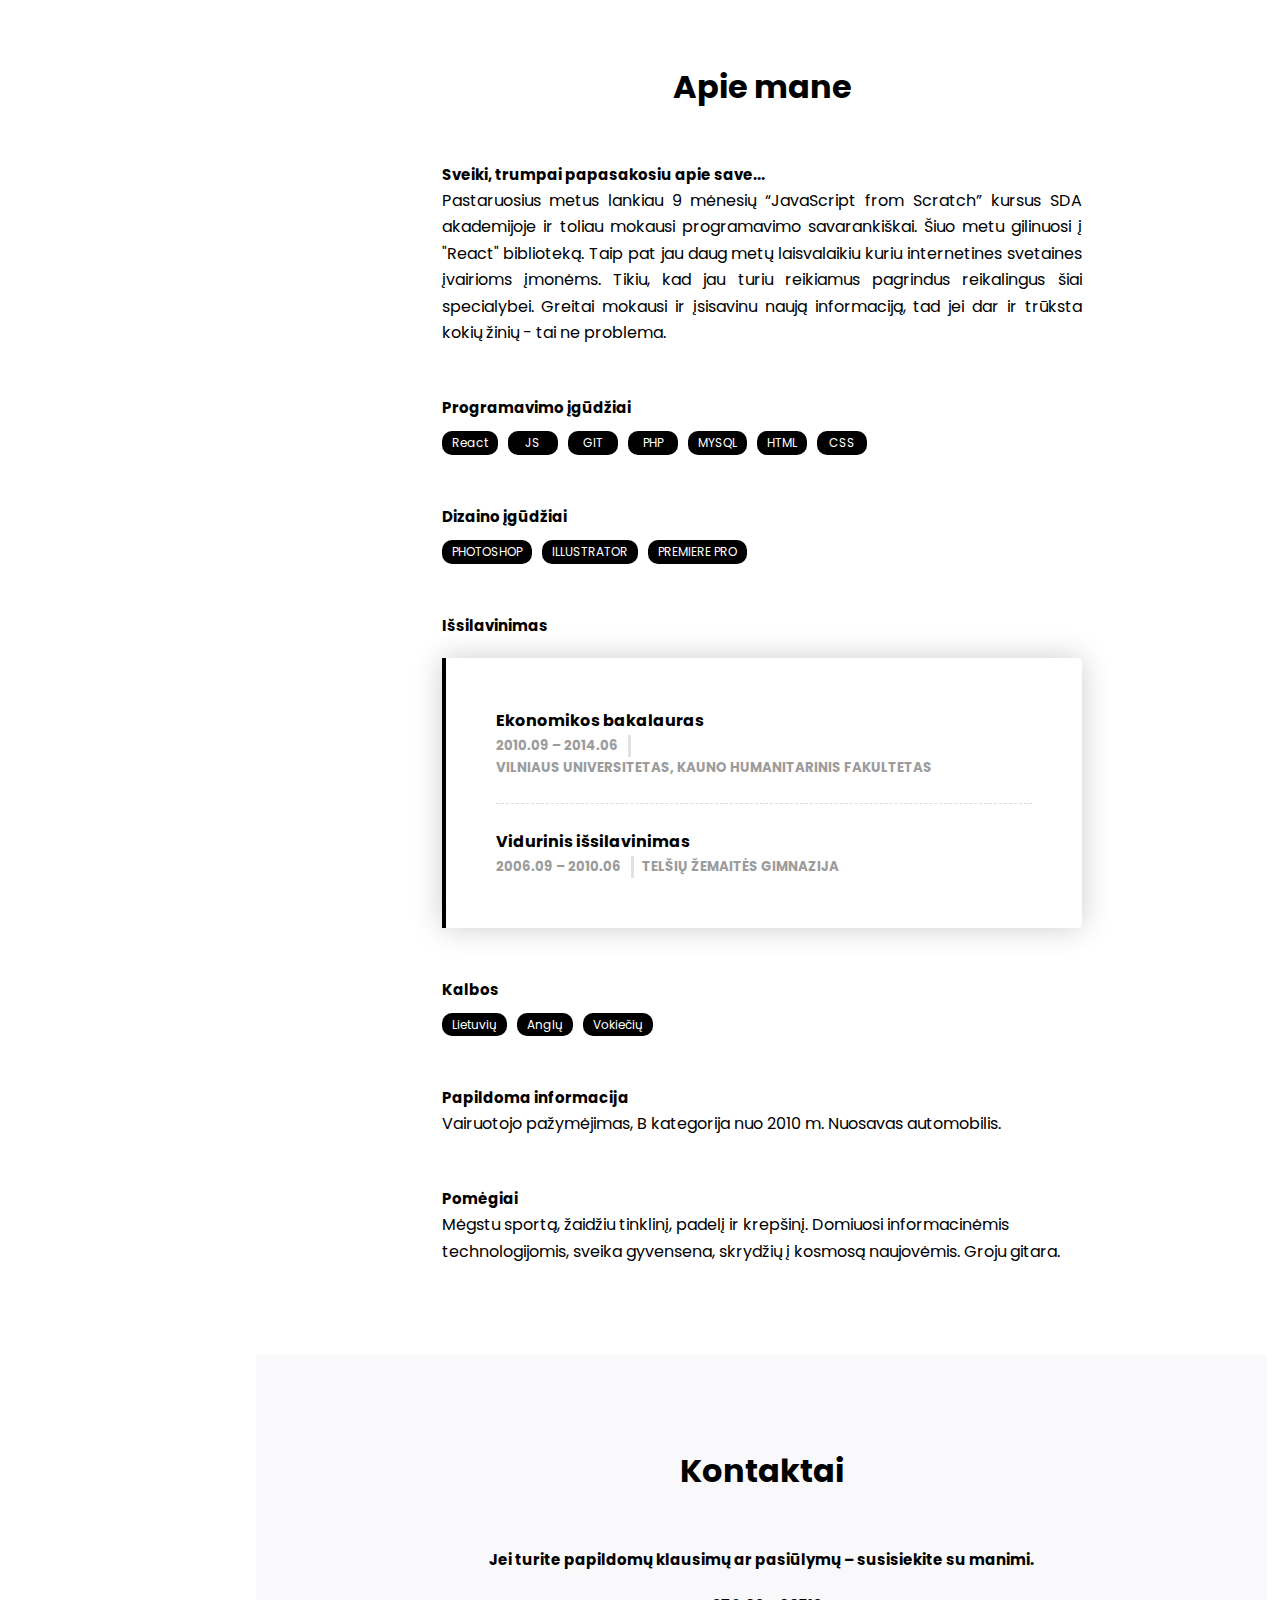
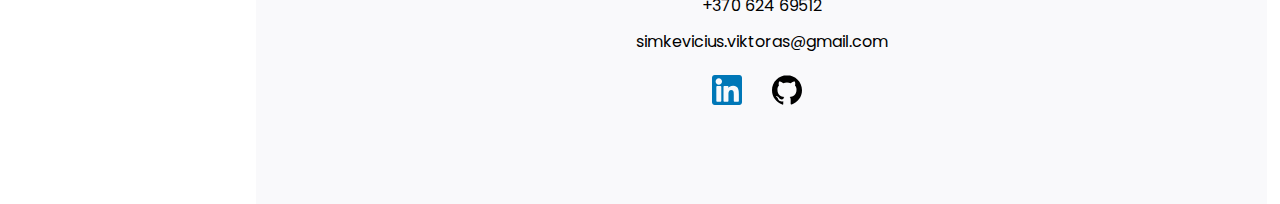
==== commit d3c56225: "mobile response added" ====
--- a/index.html
+++ b/index.html
@@ -8,36 +8,55 @@
     <link rel="stylesheet" href="style.css">
     <script src="script.js"></script>
     <link rel="icon" type="image/x-icon" href="/img/favi2.png">
+    <link rel="stylesheet" href="https://cdnjs.cloudflare.com/ajax/libs/font-awesome/4.7.0/css/font-awesome.min.css">
 </head>
 <body>
-    <nav>
-        <div class="nav-top">
-            <h3>Web Developer</h3>
-        </div>
-        <div class="meniu-container">
-            <ul class="meniu">
-                <a onclick="page0()" href="#home"><img class="svg" src="img/svg/home.svg" alt="" /><li>Pradžia</li></a>
-                <a onclick="page0()" href="#portfolio"><img class="svg" src="img/svg/portfolio.svg" alt="" /><li>Portfolio</li></a>
-                <a onclick="page0()" href="#experience"><img class="svg" src="img/svg/experience.svg" alt="" /><li>Patirtis</li></a>
-                <a onclick="page0()" href="#about"><img class="svg" src="img/svg/human.svg" alt="" /><li>Apie mane</li></a>
-                <a onclick="page0()" href="#contact"><img class="svg custom" src="img/svg/contact.svg" alt="" /><li>Kontaktai</li></a>
-            </ul>
-        </div>
-        <div class="nav-bottom">
-            <p><b>Viktoras Šimkevičius</b></p>
-            <a href="mailto:simkevicius.viktoras@gmail.com">
-                <p class="nav-contacts">simkevicius.viktoras@gmail.com</p>
-            </a>
-            <a href="tel:+37062469512">
-                <p class="nav-contacts">+370 624 69512</p>
-            </a>
-            
+    <nav role="navigation" class="mob-nav-container">
+        <div id="menuToggle">
+        <input type="checkbox" id="mob-menu-checkbox"/>
+            <span></span>
+            <span></span>
+            <span></span>
+        <ul id="menu">
+        <a onclick="page0(); unCheck()" href="#home"><img class="svg" src="img/svg/home.svg" alt="" /><li>Pradžia</li></a>
+        <a onclick="page0(); unCheck()" href="#portfolio"><img class="svg" src="img/svg/portfolio.svg" alt="" /><li>Portfolio</li></a>
+        <a onclick="page0(); unCheck()" href="#experience"><img class="svg" src="img/svg/experience.svg" alt="" /><li>Patirtis</li></a>
+        <a onclick="page0(); unCheck()" href="#about"><img class="svg" src="img/svg/human.svg" alt="" /><li>Apie mane</li></a>
+        <a onclick="page0(); unCheck()" href="#contact"><img class="svg custom" src="img/svg/contact.svg" alt="" /><li>Kontaktai</li></a>
+        </ul>
         </div>
     </nav>
-    <div class="nav-spacer"></div>
-    <div class="content" id="content">
-       
-    </div>
+    <div class="desktop-body">
+        <nav class="desktop-navigation">
+            <div class="nav-top">
+                <h3>Web Developer</h3>
+            </div>
+            <div class="meniu-container">
+                <ul class="meniu">
+                    <a onclick="page0()" href="#home"><img class="svg" src="img/svg/home.svg" alt="" /><li>Pradžia</li></a>
+                    <a onclick="page0()" href="#portfolio"><img class="svg" src="img/svg/portfolio.svg" alt="" /><li>Portfolio</li></a>
+                    <a onclick="page0()" href="#experience"><img class="svg" src="img/svg/experience.svg" alt="" /><li>Patirtis</li></a>
+                    <a onclick="page0()" href="#about"><img class="svg" src="img/svg/human.svg" alt="" /><li>Apie mane</li></a>
+                    <a onclick="page0()" href="#contact"><img class="svg custom" src="img/svg/contact.svg" alt="" /><li>Kontaktai</li></a>
+                </ul>
+            </div>
+            <div class="nav-bottom">
+                <p><b>Viktoras Šimkevičius</b></p>
+                <a href="mailto:simkevicius.viktoras@gmail.com">
+                    <p class="nav-contacts">simkevicius.viktoras@gmail.com</p>
+                </a>
+                <a href="tel:+37062469512">
+                    <p class="nav-contacts">+370 624 69512</p>
+                </a>
+                
+            </div>
+        </nav>
+        <div class="nav-spacer"></div>
+        <div class="content" id="content">
+           
+        </div>
+    </div>      
+    
 </body>
 </html>
 
--- a/style.css
+++ b/style.css
@@ -98,6 +98,10 @@
     text-align: justify;
 }
 
+.center {
+    text-align: center;
+}
+
 .spacer {
     padding-top: 50px;
 }
@@ -113,12 +117,12 @@
 
 /*-----------------------Main layout START-----------------------*/
 
-body {
+.desktop-body {
     display: flex;
     /* width: 100%; */
 }
 
-nav {
+.desktop-navigation {
     height: 100vh;
     display: flex;
     flex-direction: column;
@@ -209,6 +213,11 @@
     justify-content: center;
     gap: 15px;
     background-color: #f9f9fb;
+}
+
+.home-description {
+    width: 40vw; 
+    text-align: center;
 }
 
 .home-img {
@@ -281,6 +290,7 @@
     display: flex;
     gap: 10px;
     padding-top: 10px;
+    flex-wrap: wrap;
 }
 
 .tag {
@@ -361,6 +371,7 @@
     padding-bottom: 25px;
     margin-bottom: 25px;
     position: relative;
+    overflow: hidden;
 }
 
 .event:after {
@@ -487,4 +498,203 @@
     display: flex;
     align-items: center;
 }
-/*-----------------------Project page END-----------------------*/+/*-----------------------Project page END-----------------------*/
+
+/*-----------------------Mobile menu START-----------------------*/
+
+
+  .mob-nav-container {
+    background-color: #1E1E23;
+    height: 65px;
+    z-index: 10;
+    width: 100%;
+    position: fixed;
+  }
+
+  #menuToggle {
+    display: flex;
+    flex-direction: column;
+    position: relative;
+    top: 25px;
+    left: 25px;
+    z-index: 1;
+    -webkit-user-select: none;
+    user-select: none;
+  }
+  
+  #menuToggle input
+  {
+    display: flex;
+    width: 40px;
+    height: 32px;
+    position: absolute;
+    cursor: pointer;
+    opacity: 0;
+    z-index: 2;
+  }
+  
+  #menuToggle span
+  {
+    display: flex;
+    width: 29px;
+    height: 2px;
+    margin-bottom: 5px;
+    position: relative;
+    background: #ffffff;
+    border-radius: 3px;
+    z-index: 1;
+    transform-origin: 5px 0px;
+    transition: transform 0.5s cubic-bezier(0.77,0.2,0.05,1.0),
+                background 0.5s cubic-bezier(0.77,0.2,0.05,1.0),
+                opacity 0.55s ease;
+  }
+  
+  #menuToggle span:first-child
+  {
+    transform-origin: 0% 0%;
+  }
+  
+  #menuToggle span:nth-last-child(2)
+  {
+    transform-origin: 0% 100%;
+  }
+  
+  #menuToggle input:checked ~ span
+  {
+    opacity: 1;
+    transform: rotate(45deg) translate(-3px, -1px);
+    background: #36383F;
+  }
+  #menuToggle input:checked ~ span:nth-last-child(3)
+  {
+    opacity: 0;
+    transform: rotate(0deg) scale(0.2, 0.2);
+  }
+  
+  #menuToggle input:checked ~ span:nth-last-child(2)
+  {
+    transform: rotate(-45deg) translate(0, -1px);
+  }
+  
+  #menu
+  {
+    position: absolute;
+    width: 80vw;
+    height: 100vh;
+    box-shadow: 0 0 10px #85888C;
+    margin: -50px 0 0 -50px;
+    padding: 50px;
+    padding-top: 125px;
+    background-color: #F5F6FA;
+    -webkit-font-smoothing: antialiased;
+    transform-origin: 0% 0%;
+    transform: translate(-100%, 0);
+    transition: transform 0.5s cubic-bezier(0.77,0.2,0.05,1.0);
+    
+}
+
+#menu > a {
+    display:flex;
+}
+  
+  #menu li
+  {
+    padding: 10px 0;
+    transition-delay: 2s;
+  }
+  
+  #menuToggle input:checked ~ ul
+  {
+    transform: none;
+  }
+
+
+
+/*-----------------------Mobile menu END-----------------------*/
+
+/*-----------------------Response START-----------------------*/
+
+
+@media only screen and (max-width: 1360px) {
+    .nav-contacts{
+        font-size: 10px;
+    }
+}
+
+@media only screen and (max-width: 1170px) {
+    .meniu {
+        font-size: 12px;
+    }
+}
+
+@media only screen and (max-width: 1020px) {
+    .nav-contacts{
+        font-size: 8px;
+    }
+}
+
+@media only screen and (min-width: 900px) {
+    .mob-nav-container{
+        display: none;
+    }
+}
+
+@media only screen and (max-width: 900px) {
+    .desktop-navigation{
+        display: none;
+    }
+    .nav-spacer{
+        display: none;
+    }
+    .content {
+        /* flex-grow: 10; sa*/
+        width: 100vw;
+    }
+    .home-description {
+        width: 80vw;
+    }
+    .home-img {
+        width: 50vw;
+    }
+    .portfolio-items-container {
+        display: flex;
+        flex-direction: column;
+    }
+    .portfolio-img{
+        width: 80vw;
+    }
+    .experience {
+       width: 100vw;
+    }
+    .timeline {
+        width: 80vw;
+    }
+    .about {
+        width: 100vw;
+    }
+    .about-info {
+        width: 80vw;
+    }
+    .contacts {
+        width: 100vw;
+    }
+    .project-container {
+        width: 100vw;
+        padding: 10vh 30px;
+        flex-direction: column-reverse;
+    }
+    .project-img{
+        width: 100%;
+        height: 300px;
+        object-fit: cover;
+        object-position: top;
+      }
+      .project-info {
+        width: 100%;
+    }
+    .project-photo {
+        width: 100%;
+    }
+}
+
+/*-----------------------Response END-----------------------*/